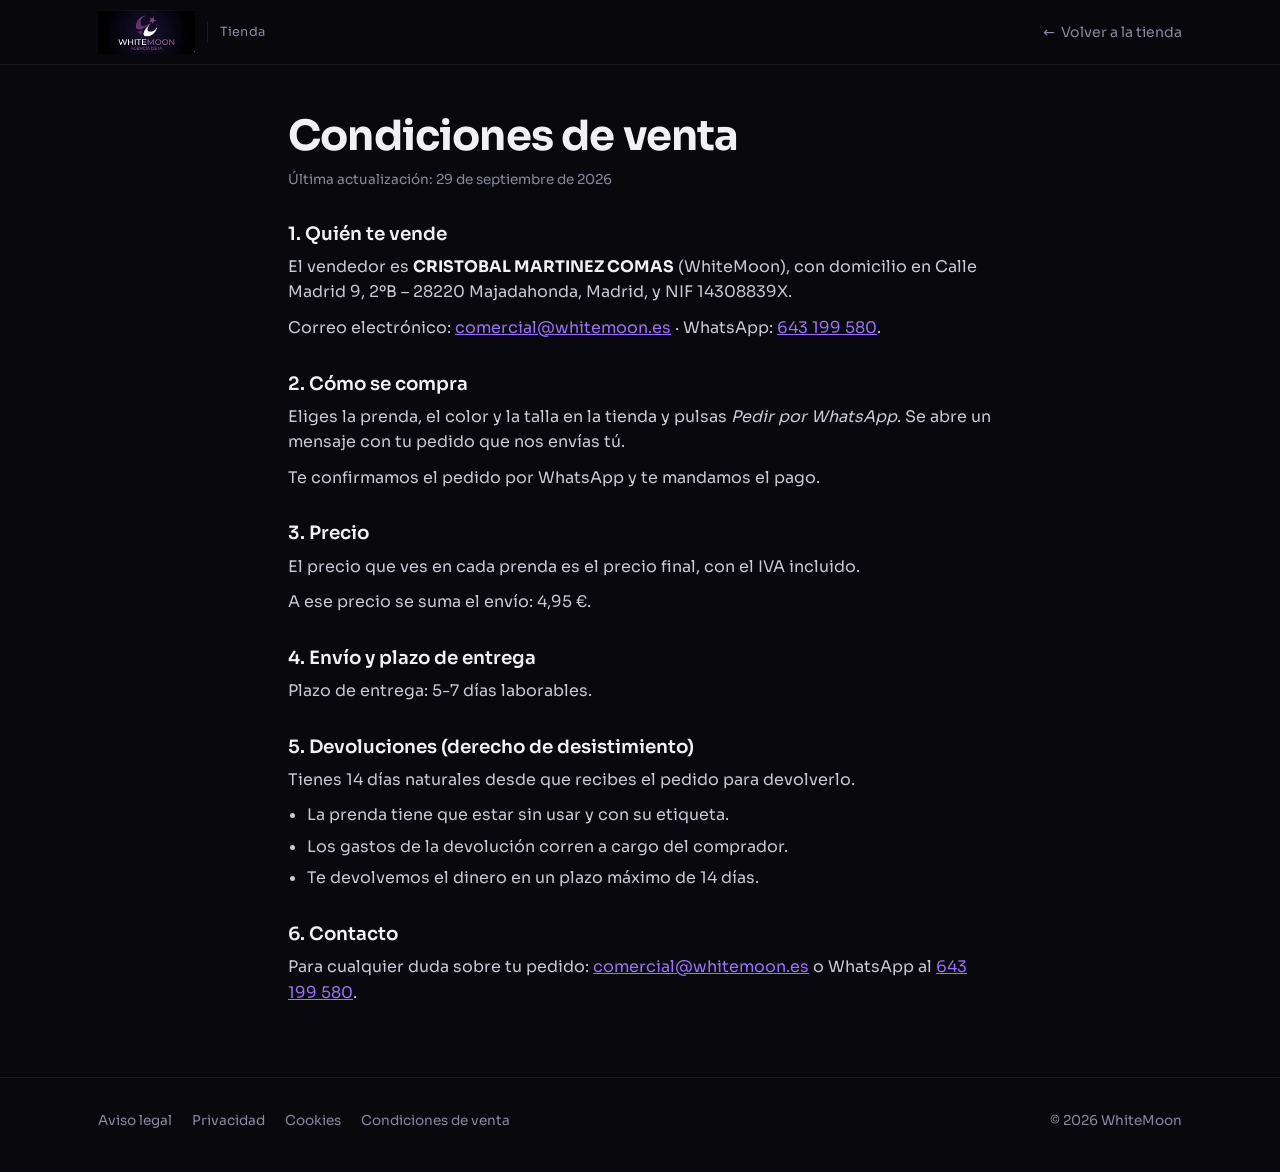
==== condiciones/index.html @ e2387e6b "feat: tienda de merch v1 con panel de gestión - Tienda pública (/): rejilla de prendas activas orden" ====
<!DOCTYPE html>
<html lang="es">
<head>
<meta charset="utf-8">
<meta name="viewport" content="width=device-width, initial-scale=1">
<meta http-equiv="Content-Security-Policy" content="default-src 'self'; script-src 'self'; style-src 'self'; img-src 'self'; font-src 'self'; connect-src 'self'; base-uri 'self'; form-action 'none'; object-src 'none'">
<title>Condiciones de venta · Merch WhiteMoon · WhiteMoon</title>
<meta name="description" content="Condiciones de venta de la tienda de merch de WhiteMoon: cómo se compra, precio con IVA, envío, plazos y derecho de desistimiento de 14 días.">
<link rel="canonical" href="https://tienda.whitemoon.es/condiciones/">
<meta name="robots" content="index, follow">
<meta name="theme-color" content="#08080d">
<meta property="og:type" content="website">
<meta property="og:locale" content="es_ES">
<meta property="og:title" content="Condiciones de venta · Merch WhiteMoon">
<meta property="og:description" content="Cómo se compra, precio con IVA, envío, plazos y derecho de desistimiento.">
<meta property="og:url" content="https://tienda.whitemoon.es/condiciones/">
<meta property="og:image" content="https://tienda.whitemoon.es/assets/img/og-tienda.jpg">
<meta property="og:image:width" content="1200">
<meta property="og:image:height" content="630">
<meta name="twitter:card" content="summary_large_image">
<link rel="icon" href="../favicon.ico" sizes="any">
<link rel="icon" type="image/png" sizes="32x32" href="../favicon-32.png">
<link rel="apple-touch-icon" href="../apple-touch-icon.png">
<link rel="preload" href="../assets/fonts/sora-latin-var.woff2" as="font" type="font/woff2" crossorigin>
<link rel="stylesheet" href="../assets/base.css">
<link rel="stylesheet" href="../assets/legal.css">
</head>
<body>
<a class="skip" href="#main">Saltar al contenido</a>

<header class="top">
  <div class="wrap">
    <a class="brand" href="https://whitemoon.es/" aria-label="WhiteMoon, ir a whitemoon.es">
      <img src="../assets/img/logo.webp" width="180" height="82" alt="WhiteMoon">
      <span>Tienda</span>
    </a>
    <a class="top-link" href="../"><span aria-hidden="true">←</span> Volver a la tienda</a>
  </div>
</header>

<main id="main" class="wrap legal">
  <h1>Condiciones de venta</h1>
  <p class="actualizado">Última actualización: 29 de septiembre de 2026</p>

  <h2>1. Quién te vende</h2>
  <p>El vendedor es <strong>CRISTOBAL MARTINEZ COMAS</strong> (WhiteMoon), con domicilio en Calle Madrid 9, 2ºB – 28220 Majadahonda, Madrid, y NIF 14308839X.</p>
  <p>Correo electrónico: <a data-cfg-href="email" href="mailto:comercial@whitemoon.es"><span data-cfg="email">comercial@whitemoon.es</span></a> · WhatsApp: <a data-cfg-href="whatsapp" href="https://wa.me/34643199580"><span data-cfg="whatsapp">643 199 580</span></a>.</p>

  <h2>2. Cómo se compra</h2>
  <p>Eliges la prenda, el color y la talla en la tienda y pulsas <em>Pedir por WhatsApp</em>. Se abre un mensaje con tu pedido que nos envías tú.</p>
  <p>Te confirmamos el pedido por WhatsApp y te mandamos el pago.</p>

  <h2>3. Precio</h2>
  <p>El precio que ves en cada prenda es el precio final, con el IVA incluido.</p>
  <p>A ese precio se suma el envío: <span data-cfg="envio"></span>.</p>

  <h2>4. Envío y plazo de entrega</h2>
  <p>Plazo de entrega: <span data-cfg="plazo"></span>.</p>

  <h2>5. Devoluciones (derecho de desistimiento)</h2>
  <p>Tienes <span data-cfg="devolucion"></span> días naturales desde que recibes el pedido para devolverlo.</p>
  <ul>
    <li>La prenda tiene que estar sin usar y con su etiqueta.</li>
    <li>Los gastos de la devolución corren a cargo del comprador.</li>
    <li>Te devolvemos el dinero en un plazo máximo de 14 días.</li>
  </ul>

  <h2>6. Contacto</h2>
  <p>Para cualquier duda sobre tu pedido: <a data-cfg-href="email" href="mailto:comercial@whitemoon.es"><span data-cfg="email">comercial@whitemoon.es</span></a> o WhatsApp al <a data-cfg-href="whatsapp" href="https://wa.me/34643199580"><span data-cfg="whatsapp">643 199 580</span></a>.</p>
</main>

<footer class="foot">
  <div class="wrap">
    <nav aria-label="Legal">
      <a href="https://whitemoon.es/aviso-legal/">Aviso legal</a>
      <a href="https://whitemoon.es/politica-privacidad/">Privacidad</a>
      <a href="https://whitemoon.es/politica-cookies/">Cookies</a>
      <a href="./" aria-current="page">Condiciones de venta</a>
    </nav>
    <p>© 2026 WhiteMoon</p>
  </div>
</footer>

<script src="../assets/config.js"></script>
</body>
</html>
---- assets/base.css ----
@font-face{font-family:'Sora';font-style:normal;font-weight:100 800;font-display:swap;src:url('fonts/sora-latin-var.woff2') format('woff2-variations'),url('fonts/sora-latin-var.woff2') format('woff2')}

:root{
  --bg:#08080d;--bg2:#0e0e16;--card:#111118;--card2:#16161f;
  --p:#7c4dff;--p2:#9d70ff;--g:#00d4aa;--wa:#25D366;--wa-dark:#128C7E;
  --text:#f0f0f5;--muted:#8888a0;--muted2:#5a5a70;
  --border:rgba(124,77,255,.22);--border-soft:rgba(255,255,255,.08);
  --danger:#ff6b81;
  --r:14px;--max:1140px;
  --ease:cubic-bezier(.22,1,.36,1);
  --z-sticky:10;--z-toast:40;
}

*,*::before,*::after{box-sizing:border-box;margin:0;padding:0}
[hidden]{display:none!important}
html{-webkit-text-size-adjust:100%}
body{font-family:'Sora',system-ui,-apple-system,'Segoe UI',sans-serif;background:var(--bg);color:var(--text);line-height:1.6;-webkit-font-smoothing:antialiased;min-height:100vh;display:flex;flex-direction:column;overflow-x:hidden}
main{flex:1;width:100%}
img{max-width:100%;display:block}
a{color:var(--p2)}
a:hover{color:var(--text)}
button,input,textarea,select{font:inherit;color:inherit}
h1,h2,h3{line-height:1.15;text-wrap:balance}
:focus-visible{outline:2px solid var(--g);outline-offset:3px;border-radius:6px}
.sr-only{position:absolute;width:1px;height:1px;padding:0;margin:-1px;overflow:hidden;clip:rect(0,0,0,0);white-space:nowrap;border:0}
.wrap{max-width:var(--max);margin:0 auto;padding:0 28px}
.skip{position:absolute;left:12px;top:-60px;background:var(--p);color:#fff;padding:10px 14px;border-radius:8px;z-index:var(--z-toast);text-decoration:none}
.skip:focus{top:12px}

/* Cabecera */
.top{position:sticky;top:0;z-index:var(--z-sticky);background:rgba(8,8,13,.88);backdrop-filter:blur(14px);-webkit-backdrop-filter:blur(14px);border-bottom:1px solid var(--border-soft)}
.top .wrap{height:64px;display:flex;align-items:center;justify-content:space-between;gap:16px}
.brand{display:flex;align-items:center;gap:12px;text-decoration:none;color:var(--text)}
.brand img{height:44px;width:auto}
.brand span{font-size:.8rem;color:var(--muted);border-left:1px solid var(--border-soft);padding-left:12px;letter-spacing:.02em}
.top-link{font-size:.88rem;text-decoration:none;color:var(--muted);display:inline-flex;align-items:center;gap:6px;padding:8px 0}
.top-link:hover{color:var(--text)}

/* Botones */
.btn{display:inline-flex;align-items:center;justify-content:center;gap:8px;min-height:48px;padding:0 22px;border-radius:12px;border:1px solid transparent;font-weight:600;font-size:.95rem;text-decoration:none;cursor:pointer;transition:background-color .2s var(--ease),border-color .2s var(--ease),color .2s var(--ease),transform .2s var(--ease)}
.btn:active{transform:scale(.98)}
.btn-p{background:var(--p);color:#fff}
.btn-p:hover{background:var(--p2);color:#fff}
.btn-ghost{background:transparent;border-color:var(--border);color:var(--text)}
.btn-ghost:hover{border-color:var(--p2);color:var(--text)}
.btn-danger{background:transparent;border-color:rgba(255,107,129,.45);color:var(--danger)}
.btn-danger:hover{background:rgba(255,107,129,.1);color:var(--danger)}
.btn[disabled],.btn[aria-disabled="true"]{opacity:.45;cursor:not-allowed;transform:none}

/* Pie */
.foot{border-top:1px solid var(--border-soft);margin-top:72px;padding:32px 0 40px;font-size:.85rem;color:var(--muted)}
.foot .wrap{display:flex;flex-wrap:wrap;gap:14px 28px;align-items:center;justify-content:space-between}
.foot nav{display:flex;flex-wrap:wrap;gap:8px 20px}
.foot a{color:var(--muted);text-decoration:none}
.foot a:hover{color:var(--text);text-decoration:underline}

@media (max-width:900px){.wrap{padding:0 22px}}
@media (max-width:600px){
  .wrap{padding:0 16px}
  .brand img{height:38px}
  .brand span{display:none}
  .foot .wrap{flex-direction:column;align-items:flex-start}
}
@media (prefers-reduced-motion:reduce){*,*::before,*::after{transition-duration:.01ms!important;animation-duration:.01ms!important;scroll-behavior:auto!important}}
---- assets/legal.css ----
.legal{max-width:760px;padding-top:48px}
.legal h1{font-size:clamp(1.9rem,4.5vw,2.6rem);font-weight:700;letter-spacing:-.02em}
.legal .actualizado{color:var(--muted);font-size:.85rem;margin:8px 0 32px}
.legal h2{font-size:1.15rem;font-weight:600;margin:32px 0 10px}
.legal p,.legal li{color:#c9c9d6;max-width:68ch;text-wrap:pretty}
.legal p+p{margin-top:10px}
.legal ul{margin:10px 0 10px 1.2em;display:grid;gap:6px}
.legal strong{color:var(--text)}
@media (max-width:600px){.legal{padding-top:32px}}
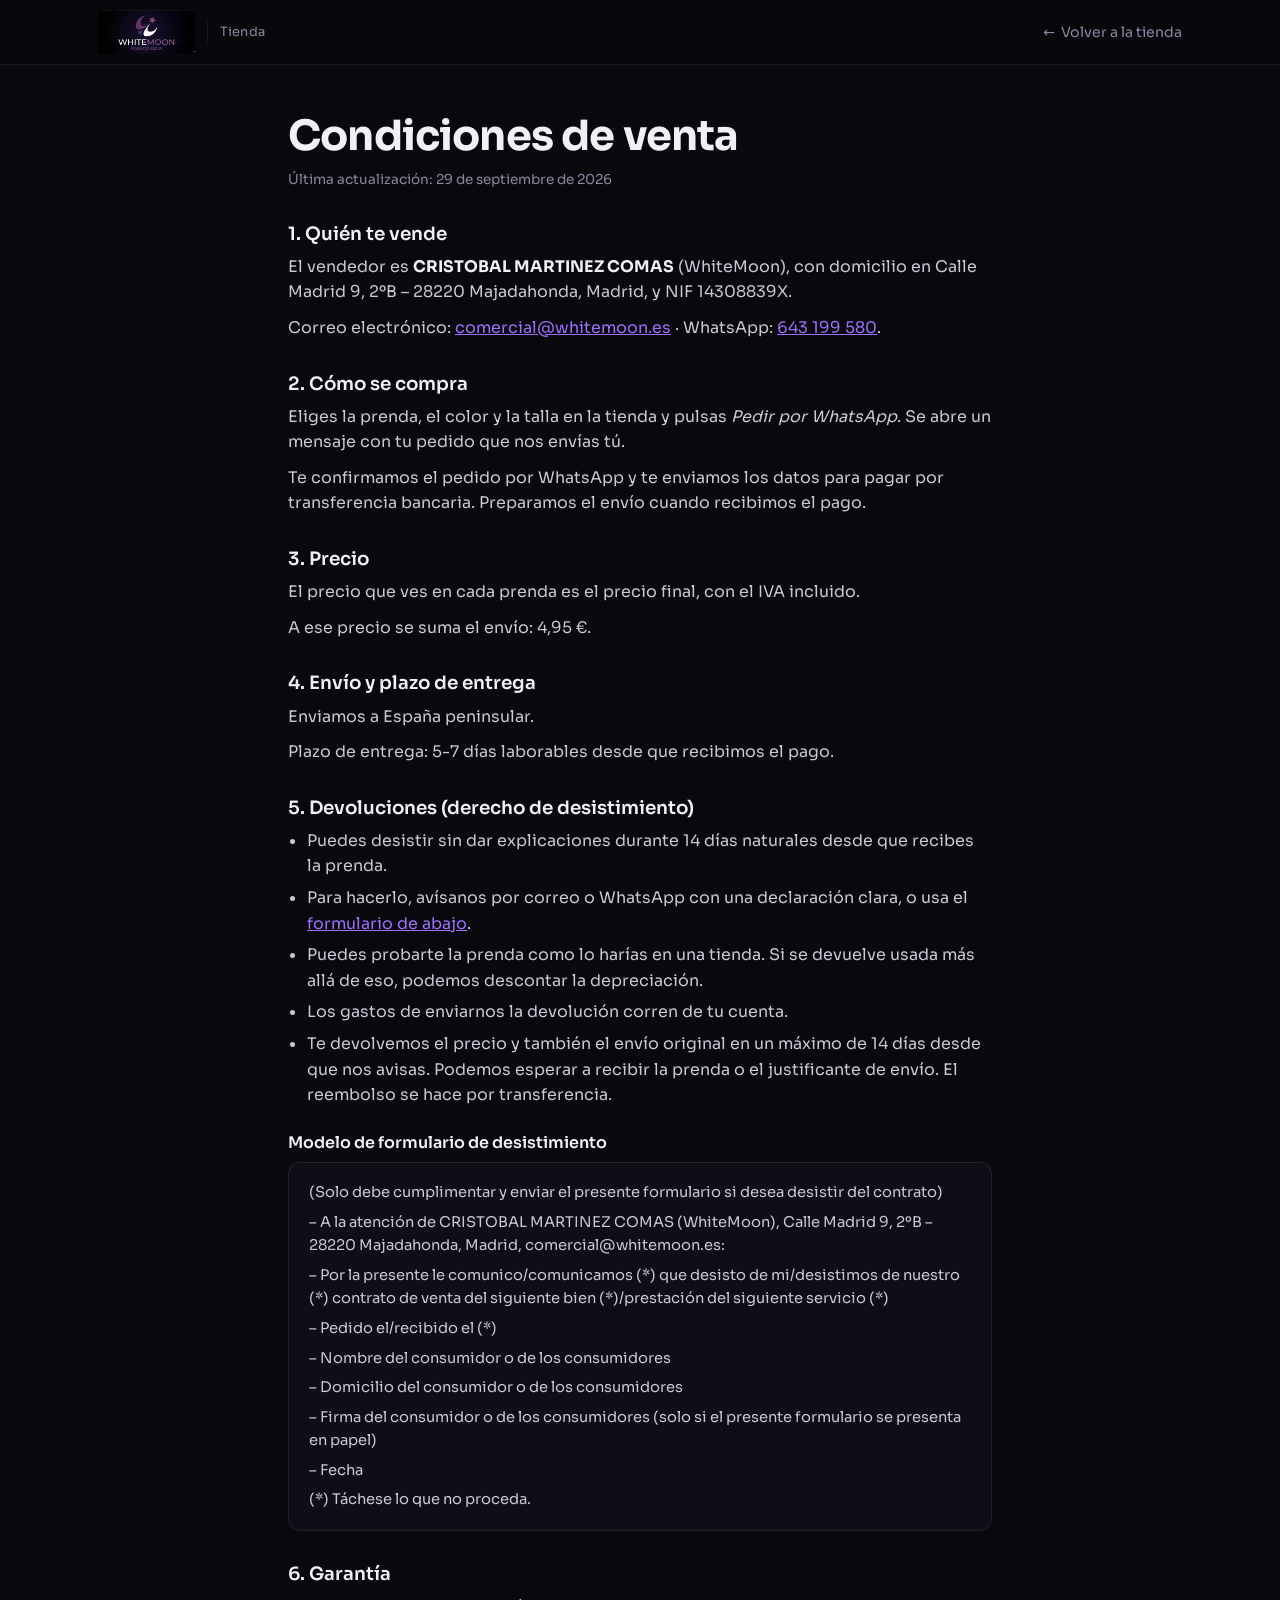
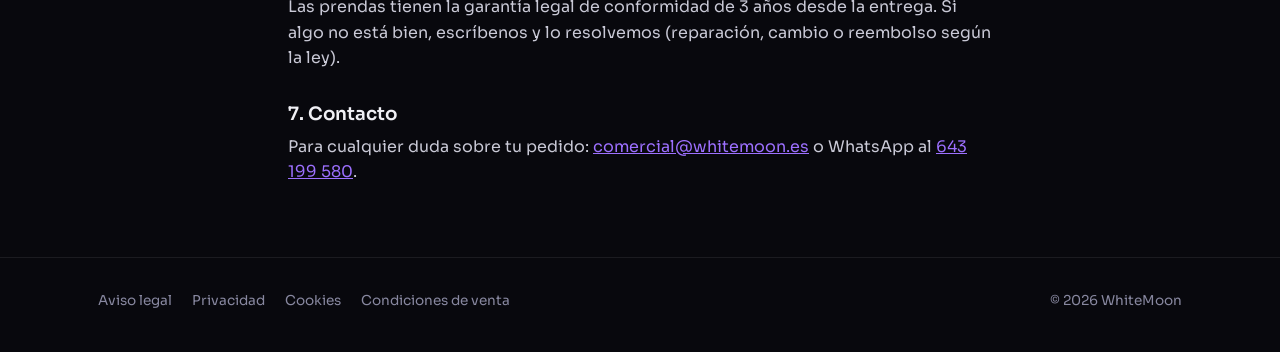
==== commit 262cb165: "fix: condiciones de venta — desistimiento, garantía, pago y zona de envío Co-Authored-By: Claude Opu" ====
--- a/condiciones/index.html
+++ b/condiciones/index.html
@@ -48,24 +48,42 @@
 
   <h2>2. Cómo se compra</h2>
   <p>Eliges la prenda, el color y la talla en la tienda y pulsas <em>Pedir por WhatsApp</em>. Se abre un mensaje con tu pedido que nos envías tú.</p>
-  <p>Te confirmamos el pedido por WhatsApp y te mandamos el pago.</p>
+  <p>Te confirmamos el pedido por WhatsApp y te enviamos los datos para pagar por transferencia bancaria. Preparamos el envío cuando recibimos el pago.</p>
 
   <h2>3. Precio</h2>
   <p>El precio que ves en cada prenda es el precio final, con el IVA incluido.</p>
-  <p>A ese precio se suma el envío: <span data-cfg="envio"></span>.</p>
+  <p>A ese precio se suma el envío: <span data-cfg="envio">4,95 €</span>.</p>
 
   <h2>4. Envío y plazo de entrega</h2>
-  <p>Plazo de entrega: <span data-cfg="plazo"></span>.</p>
+  <p>Enviamos a <span data-cfg="zona">España peninsular</span>.</p>
+  <p>Plazo de entrega: <span data-cfg="plazo">5-7 días laborables</span> desde que recibimos el pago.</p>
 
   <h2>5. Devoluciones (derecho de desistimiento)</h2>
-  <p>Tienes <span data-cfg="devolucion"></span> días naturales desde que recibes el pedido para devolverlo.</p>
   <ul>
-    <li>La prenda tiene que estar sin usar y con su etiqueta.</li>
-    <li>Los gastos de la devolución corren a cargo del comprador.</li>
-    <li>Te devolvemos el dinero en un plazo máximo de 14 días.</li>
+    <li>Puedes desistir sin dar explicaciones durante <span data-cfg="devolucion">14</span> días naturales desde que recibes la prenda.</li>
+    <li>Para hacerlo, avísanos por correo o WhatsApp con una declaración clara, o usa el <a href="#formulario-desistimiento">formulario de abajo</a>.</li>
+    <li>Puedes probarte la prenda como lo harías en una tienda. Si se devuelve usada más allá de eso, podemos descontar la depreciación.</li>
+    <li>Los gastos de enviarnos la devolución corren de tu cuenta.</li>
+    <li>Te devolvemos el precio y también el envío original en un máximo de 14 días desde que nos avisas. Podemos esperar a recibir la prenda o el justificante de envío. El reembolso se hace por transferencia.</li>
   </ul>
 
-  <h2>6. Contacto</h2>
+  <h3 id="formulario-desistimiento">Modelo de formulario de desistimiento</h3>
+  <div class="formulario">
+    <p>(Solo debe cumplimentar y enviar el presente formulario si desea desistir del contrato)</p>
+    <p>– A la atención de CRISTOBAL MARTINEZ COMAS (WhiteMoon), Calle Madrid 9, 2ºB – 28220 Majadahonda, Madrid, <span data-cfg="email">comercial@whitemoon.es</span>:</p>
+    <p>– Por la presente le comunico/comunicamos (*) que desisto de mi/desistimos de nuestro (*) contrato de venta del siguiente bien (*)/prestación del siguiente servicio (*)</p>
+    <p>– Pedido el/recibido el (*)</p>
+    <p>– Nombre del consumidor o de los consumidores</p>
+    <p>– Domicilio del consumidor o de los consumidores</p>
+    <p>– Firma del consumidor o de los consumidores (solo si el presente formulario se presenta en papel)</p>
+    <p>– Fecha</p>
+    <p>(*) Táchese lo que no proceda.</p>
+  </div>
+
+  <h2>6. Garantía</h2>
+  <p>Las prendas tienen la garantía legal de conformidad de 3 años desde la entrega. Si algo no está bien, escríbenos y lo resolvemos (reparación, cambio o reembolso según la ley).</p>
+
+  <h2>7. Contacto</h2>
   <p>Para cualquier duda sobre tu pedido: <a data-cfg-href="email" href="mailto:comercial@whitemoon.es"><span data-cfg="email">comercial@whitemoon.es</span></a> o WhatsApp al <a data-cfg-href="whatsapp" href="https://wa.me/34643199580"><span data-cfg="whatsapp">643 199 580</span></a>.</p>
 </main>
 
--- a/assets/legal.css
+++ b/assets/legal.css
@@ -7,3 +7,8 @@
 .legal ul{margin:10px 0 10px 1.2em;display:grid;gap:6px}
 .legal strong{color:var(--text)}
 @media (max-width:600px){.legal{padding-top:32px}}
+.legal h3{font-size:1rem;font-weight:600;margin:26px 0 10px}
+.legal .formulario{padding:18px 20px;border-radius:12px;border:1px solid var(--border-soft);background:var(--bg2)}
+.legal .formulario p{font-size:.92rem}
+.legal .formulario p+p{margin-top:6px}
+.legal [id]{scroll-margin-top:84px}
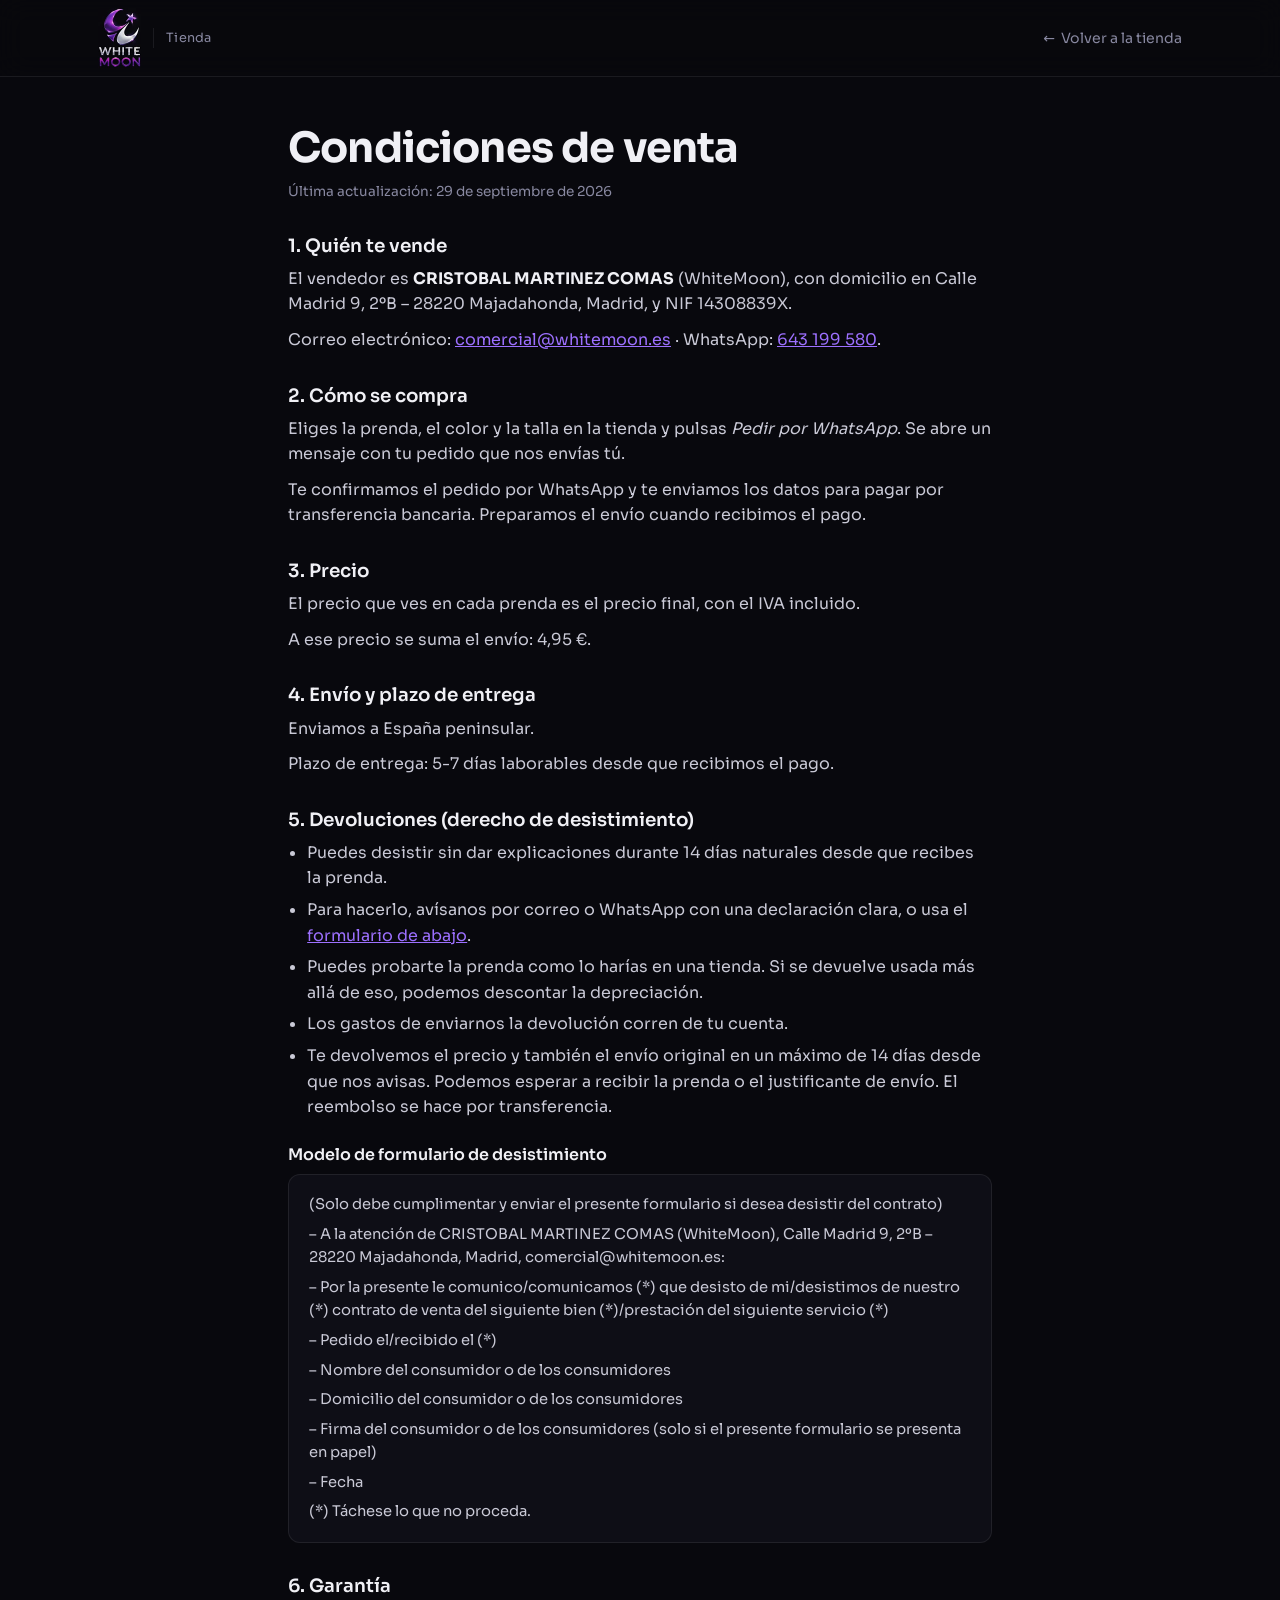
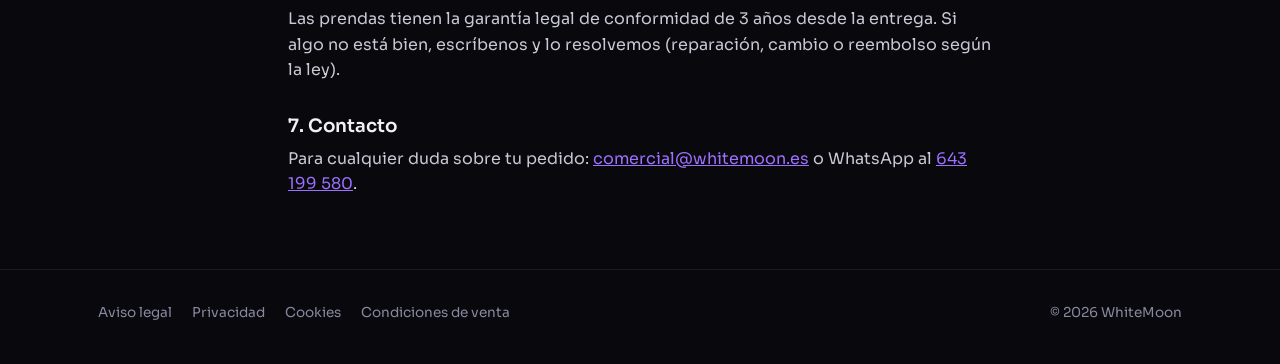
==== commit ccf0068d: "feat: imagen de marca en portada, nuevo logo e iconos Co-Authored-By: Claude Opus 5.5 <noreply@anthr" ====
--- a/condiciones/index.html
+++ b/condiciones/index.html
@@ -31,7 +31,10 @@
 <header class="top">
   <div class="wrap">
     <a class="brand" href="https://whitemoon.es/" aria-label="WhiteMoon, ir a whitemoon.es">
-      <img src="../assets/img/logo.webp" width="180" height="82" alt="WhiteMoon">
+      <picture>
+        <source type="image/webp" srcset="../assets/img/logo-wm.webp">
+        <img src="../assets/img/logo-wm.png" width="86" height="120" alt="WhiteMoon">
+      </picture>
       <span>Tienda</span>
     </a>
     <a class="top-link" href="../"><span aria-hidden="true">←</span> Volver a la tienda</a>
--- a/assets/base.css
+++ b/assets/base.css
@@ -29,9 +29,10 @@
 
 /* Cabecera */
 .top{position:sticky;top:0;z-index:var(--z-sticky);background:rgba(8,8,13,.88);backdrop-filter:blur(14px);-webkit-backdrop-filter:blur(14px);border-bottom:1px solid var(--border-soft)}
-.top .wrap{height:64px;display:flex;align-items:center;justify-content:space-between;gap:16px}
+.top .wrap{height:76px;display:flex;align-items:center;justify-content:space-between;gap:16px}
 .brand{display:flex;align-items:center;gap:12px;text-decoration:none;color:var(--text)}
-.brand img{height:44px;width:auto}
+.brand picture{display:block}
+.brand img{height:60px;width:auto}
 .brand span{font-size:.8rem;color:var(--muted);border-left:1px solid var(--border-soft);padding-left:12px;letter-spacing:.02em}
 .top-link{font-size:.88rem;text-decoration:none;color:var(--muted);display:inline-flex;align-items:center;gap:6px;padding:8px 0}
 .top-link:hover{color:var(--text)}
@@ -57,7 +58,8 @@
 @media (max-width:900px){.wrap{padding:0 22px}}
 @media (max-width:600px){
   .wrap{padding:0 16px}
-  .brand img{height:38px}
+  .top .wrap{height:62px}
+  .brand img{height:44px}
   .brand span{display:none}
   .foot .wrap{flex-direction:column;align-items:flex-start}
 }
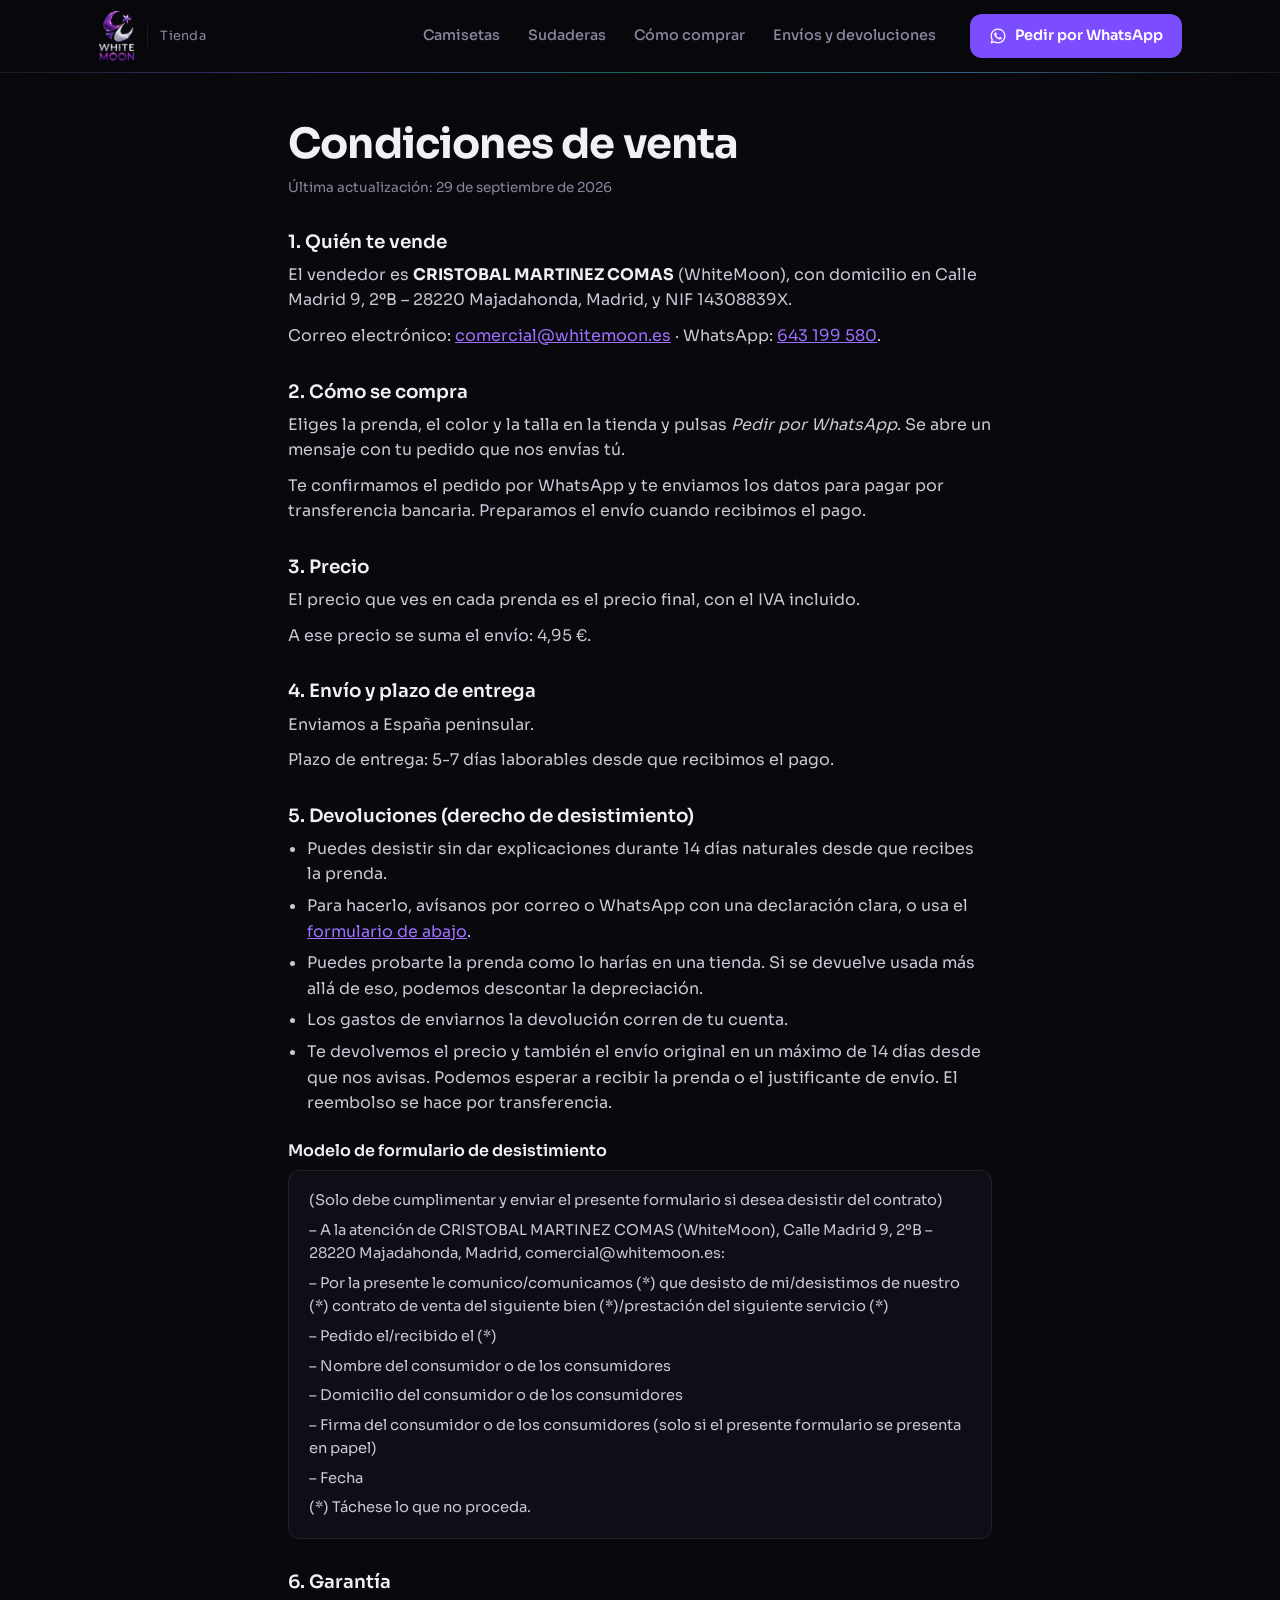
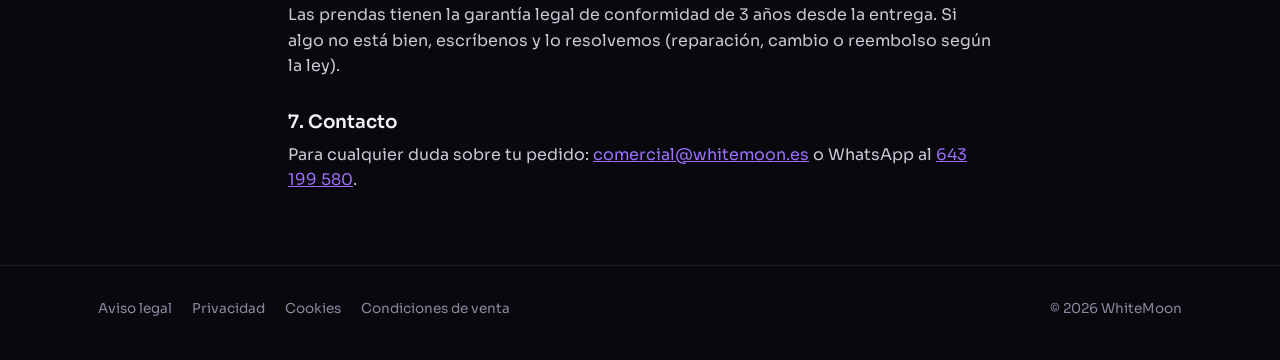
==== commit 928798db: "feat: tienda v2 — estructura e-commerce con menú de categorías y estética holográfica Co-Authored-By" ====
--- a/condiciones/index.html
+++ b/condiciones/index.html
@@ -23,21 +23,35 @@
 <link rel="apple-touch-icon" href="../apple-touch-icon.png">
 <link rel="preload" href="../assets/fonts/sora-latin-var.woff2" as="font" type="font/woff2" crossorigin>
 <link rel="stylesheet" href="../assets/base.css">
+<link rel="stylesheet" href="../assets/menu.css">
 <link rel="stylesheet" href="../assets/legal.css">
 </head>
 <body>
 <a class="skip" href="#main">Saltar al contenido</a>
 
-<header class="top">
-  <div class="wrap">
-    <a class="brand" href="https://whitemoon.es/" aria-label="WhiteMoon, ir a whitemoon.es">
+<svg class="sprite" aria-hidden="true" focusable="false"><symbol id="i-wa" viewBox="0 0 24 24"><path fill="currentColor" d="M12.04 2C6.58 2 2.13 6.45 2.13 11.91c0 1.75.46 3.45 1.32 4.95L2.05 22l5.25-1.38c1.45.79 3.08 1.21 4.74 1.21 5.46 0 9.91-4.45 9.91-9.91C21.95 6.45 17.5 2 12.04 2Zm0 18.15c-1.48 0-2.93-.4-4.2-1.15l-.3-.18-3.12.82.83-3.04-.2-.31a8.2 8.2 0 0 1-1.26-4.38c0-4.54 3.7-8.24 8.25-8.24 4.54 0 8.24 3.7 8.24 8.24 0 4.55-3.7 8.24-8.24 8.24Zm4.52-6.16c-.25-.12-1.47-.72-1.69-.81-.23-.08-.39-.12-.56.12-.16.25-.64.81-.78.97-.14.17-.29.19-.54.06-.25-.12-1.05-.39-1.99-1.23-.74-.66-1.23-1.47-1.38-1.72-.14-.25-.02-.38.11-.51.11-.11.25-.29.37-.43.13-.15.17-.25.25-.42.08-.17.04-.31-.02-.43-.06-.12-.56-1.34-.76-1.84-.2-.48-.41-.42-.56-.43h-.48c-.17 0-.43.06-.66.31-.22.25-.86.85-.86 2.07 0 1.22.89 2.4 1.01 2.56.12.17 1.75 2.67 4.23 3.74.59.26 1.05.41 1.41.52.59.19 1.13.16 1.56.1.48-.07 1.47-.6 1.67-1.18.21-.58.21-1.07.14-1.18-.06-.1-.22-.16-.47-.28Z"/></symbol></svg>
+
+<header class="nav" id="nav">
+  <div class="wrap nav-in">
+    <a class="brand" href="../" aria-label="Merch WhiteMoon, ir a la portada de la tienda">
       <picture>
         <source type="image/webp" srcset="../assets/img/logo-wm.webp">
         <img src="../assets/img/logo-wm.png" width="86" height="120" alt="WhiteMoon">
       </picture>
       <span>Tienda</span>
     </a>
-    <a class="top-link" href="../"><span aria-hidden="true">←</span> Volver a la tienda</a>
+    <button class="nav-toggle" type="button" aria-expanded="false" aria-controls="nav-panel">
+      <span class="sr-only">Abrir menú</span><i aria-hidden="true"></i>
+    </button>
+    <nav class="nav-panel" id="nav-panel" aria-label="Principal">
+      <ul class="nav-links">
+        <li><a href="../#camisetas">Camisetas</a></li>
+        <li><a href="../#sudaderas">Sudaderas</a></li>
+        <li><a href="../#como-comprar">Cómo comprar</a></li>
+        <li><a href="../#faq">Envíos y devoluciones</a></li>
+      </ul>
+      <a class="btn btn-p nav-cta" data-cfg-wa="Hola, quiero información sobre el merch de WhiteMoon" href="https://wa.me/34643199580?text=Hola%2C%20quiero%20informaci%C3%B3n%20sobre%20el%20merch%20de%20WhiteMoon" target="_blank" rel="noopener"><svg aria-hidden="true" focusable="false"><use href="#i-wa"/></svg>Pedir por WhatsApp</a>
+    </nav>
   </div>
 </header>
 
@@ -103,5 +117,6 @@
 </footer>
 
 <script src="../assets/config.js"></script>
+<script src="../assets/menu.js" defer></script>
 </body>
 </html>
--- a/assets/menu.css
+++ b/assets/menu.css
@@ -0,0 +1,44 @@
+/* Menú fijo de la tienda (portada y /condiciones/). El panel usa su propia .top de base.css. */
+.nav{position:sticky;top:0;z-index:var(--z-sticky);background:rgba(8,8,13,.9);backdrop-filter:blur(14px);-webkit-backdrop-filter:blur(14px);border-bottom:1px solid var(--border-soft)}
+.nav::after{content:"";position:absolute;left:0;right:0;bottom:-1px;height:1px;pointer-events:none;background:linear-gradient(90deg,transparent,var(--p) 25%,var(--g) 50%,#4db8ff 75%,transparent);opacity:.45}
+.nav-in{height:72px;display:flex;align-items:center;gap:24px}
+.nav .brand{margin-right:auto}
+.nav .brand img{height:52px}
+.nav-panel{display:flex;align-items:center;gap:22px}
+.nav-links{list-style:none;display:flex;align-items:center;gap:4px}
+.nav-links a{position:relative;display:inline-flex;align-items:center;min-height:44px;padding:0 12px;border-radius:10px;color:var(--muted);text-decoration:none;font-size:.9rem;font-weight:500;white-space:nowrap;transition:color .2s var(--ease),background-color .2s var(--ease)}
+.nav-links a:hover{color:var(--text);background:rgba(255,255,255,.04)}
+.nav-links a[aria-current]{color:var(--text)}
+.nav-links a::after{content:"";position:absolute;left:12px;right:12px;bottom:6px;height:2px;border-radius:2px;background:linear-gradient(90deg,var(--p2),var(--g),#4db8ff);transform:scaleX(0);transform-origin:0 50%;transition:transform .3s var(--ease)}
+.nav-links a[aria-current]::after{transform:scaleX(1)}
+.nav-cta{min-height:44px;padding:0 18px;font-size:.9rem;white-space:nowrap}
+.nav-cta svg,.btn svg{width:18px;height:18px;flex:none}
+.sprite{position:absolute;width:0;height:0;overflow:hidden}
+
+.nav-toggle{display:none;width:48px;height:48px;margin-right:-8px;border:0;border-radius:12px;background:transparent;cursor:pointer;place-items:center}
+.nav-toggle i,.nav-toggle i::before,.nav-toggle i::after{display:block;width:22px;height:2px;border-radius:2px;background:var(--text);transition:transform .25s var(--ease),opacity .2s}
+.nav-toggle i{position:relative}
+.nav-toggle i::before,.nav-toggle i::after{content:"";position:absolute;left:0}
+.nav-toggle i::before{transform:translateY(-7px)}
+.nav-toggle i::after{transform:translateY(7px)}
+.nav-toggle[aria-expanded="true"] i{background:transparent}
+.nav-toggle[aria-expanded="true"] i::before{transform:rotate(45deg)}
+.nav-toggle[aria-expanded="true"] i::after{transform:rotate(-45deg)}
+
+@media (max-width:900px){
+  .nav-toggle{display:grid}
+  .nav-panel{position:absolute;left:0;right:0;top:100%;flex-direction:column;align-items:stretch;gap:14px;padding:12px 22px 22px;
+    background:rgba(8,8,13,.97);border-bottom:1px solid var(--border);box-shadow:0 30px 60px -30px rgba(0,0,0,.9);
+    visibility:hidden;opacity:0;transform:translateY(-8px);transition:opacity .2s var(--ease),transform .2s var(--ease),visibility 0s .2s}
+  .nav-panel.abierto{visibility:visible;opacity:1;transform:none;transition:opacity .2s var(--ease),transform .2s var(--ease),visibility 0s}
+  .nav-links{flex-direction:column;align-items:stretch;gap:2px}
+  .nav-links a{min-height:52px;font-size:1.05rem;padding:0 12px}
+  .nav-links a::after{left:12px;right:auto;width:28px;bottom:10px}
+  .nav-cta{min-height:52px;font-size:1rem}
+}
+@media (max-width:600px){
+  .nav-in{height:62px}
+  .nav .brand img{height:42px}
+  .nav-panel{padding:10px 16px 18px}
+}
+@media (prefers-reduced-motion:reduce){.nav-panel,.nav-links a::after,.nav-toggle i,.nav-toggle i::before,.nav-toggle i::after{transition:none!important}}
